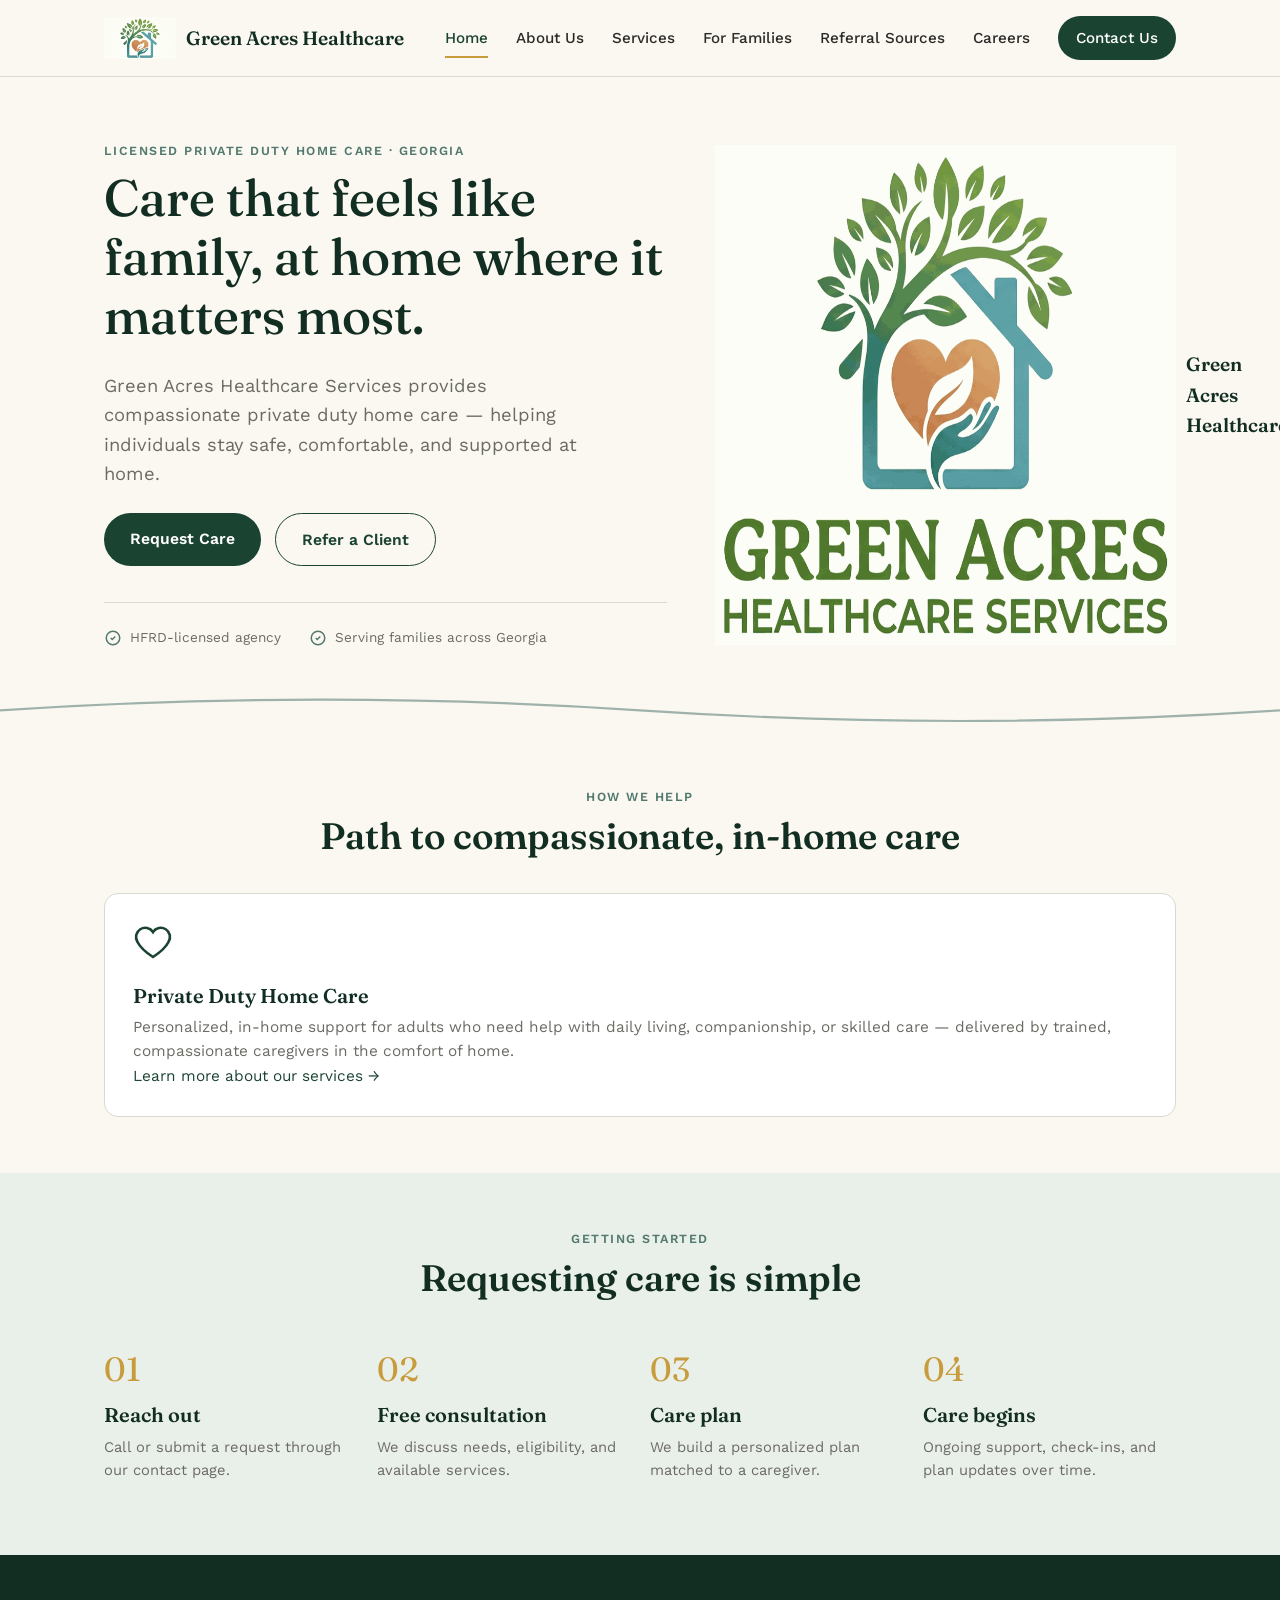
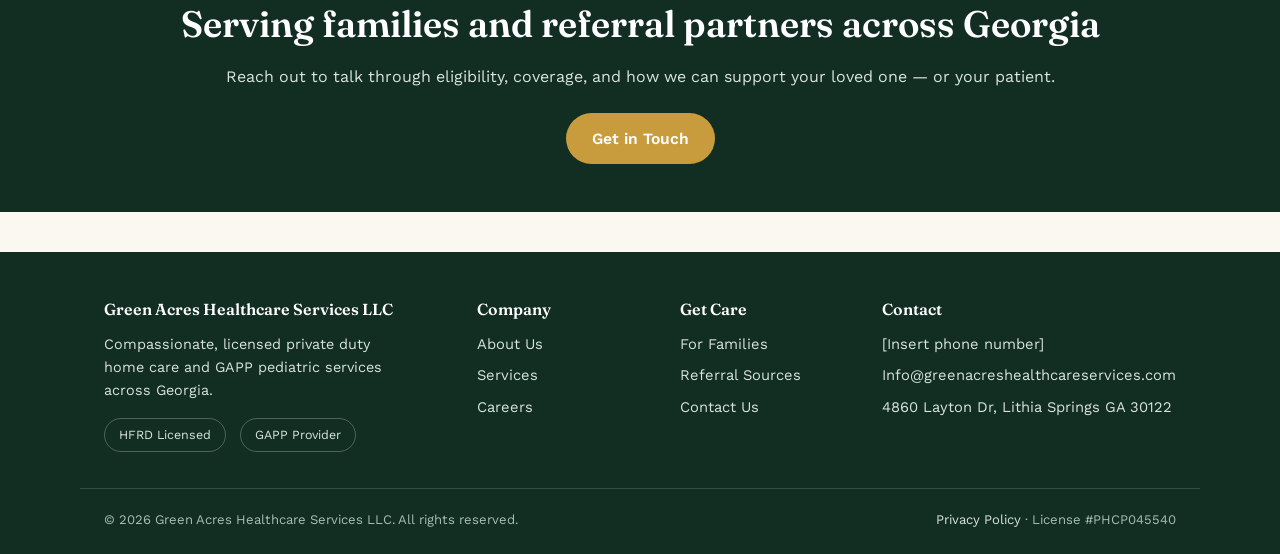
==== index.html @ 70b1207e "Update index.html" ====
<!DOCTYPE html>
<html lang="en">
<head>
<meta charset="UTF-8">
<meta name="viewport" content="width=device-width, initial-scale=1.0">
<title>Green Acres Healthcare Services LLC | Private Duty Home Care in Georgia</title>
<meta name="description" content="Green Acres Healthcare Services LLC provides compassionate private duty home care services across Georgia. HFRD-licensed home care agency.">
<link rel="preconnect" href="https://fonts.googleapis.com">
<link href="https://fonts.googleapis.com/css2?family=Fraunces:wght@400;500;600&family=Work+Sans:wght@400;500;600&display=swap" rel="stylesheet">
<link rel="stylesheet" href="assets/style.css">
<link rel="icon" type="image/png" href="assets/images/favicon-32.png">
</head>
<body>

<header class="site-header">
  <div class="container">
    <a href="index.html" class="brand">
      <img src="assets/images/logo-mark.png" alt="Green Acres Healthcare Services logo" class="mark">
      Green Acres Healthcare
    </a>
    <button class="nav-toggle" aria-label="Toggle menu" aria-expanded="false">
      <svg viewBox="0 0 24 24" fill="none" stroke="#1B4332" stroke-width="2"><path d="M3 6h18M3 12h18M3 18h18"/></svg>
    </button>
    <nav class="primary-nav">
      <a href="index.html" class="active">Home</a>
      <a href="about.html">About Us</a>
      <a href="services.html">Services</a>
      <a href="families.html">For Families</a>
      <a href="referrals.html">Referral Sources</a>
      <a href="careers.html">Careers</a>
      <a href="contact.html" class="nav-cta">Contact Us</a>
    </nav>
  </div>
</header>

<main>
  <section class="hero">
    <div class="container hero-grid">
      <div>
        <span class="eyebrow">Licensed Private Duty Home Care · Georgia</span>
        <h1>Care that feels like family, at home where it matters most.</h1>
        <p class="lede">Green Acres Healthcare Services provides compassionate private duty home care — helping individuals stay safe, comfortable, and supported at home.</p>
        <div class="btn-row">
          <a href="contact.html" class="btn btn-primary">Request Care</a>
          <a href="referrals.html" class="btn btn-ghost">Refer a Client</a>
        </div>
        <div class="trust-row">
          <span class="trust-item"><svg viewBox="0 0 24 24" fill="none" stroke="currentColor" stroke-width="2"><path d="M9 12l2 2 4-4M21 12a9 9 0 11-18 0 9 9 0 0118 0z"/></svg>HFRD-licensed agency</span>
          <span class="trust-item"><svg viewBox="0 0 24 24" fill="none" stroke="currentColor" stroke-width="2"><path d="M9 12l2 2 4-4M21 12a9 9 0 11-18 0 9 9 0 0118 0z"/></svg>Serving families across Georgia</span>
        </div>
      </div>
      <div>
        <a href="index.html" class="brand hero-brand">
          <img src="assets/images/logo-full.png" alt="Green Acres Healthcare Services logo" class="mark hero-mark">
          Green Acres Healthcare
        </a>
      </div>
    </div>
  </section>

  <style>
    /* Bigger logo in the hero section only — header logo (.mark) is untouched.
       Selector uses element+class twice so it outranks ".brand .mark" in style.css */
    a.hero-brand img.hero-mark {
      height: 500px;   /* adjust this number to taste */
      width: auto;
    }
  </style>

  <svg class="root-divider" viewBox="0 0 1200 40" preserveAspectRatio="none"><path d="M0 20 Q 300 0 600 20 T 1200 20" fill="none" stroke-width="2"/></svg>

  <section>
    <div class="container">
      <div class="section-head center">
        <span class="eyebrow">How We Help</span>
        <h2>Path to compassionate, in-home care</h2>
      </div>
      <div class="grid-1">
        <div class="card">
          <svg class="icon" viewBox="0 0 24 24" fill="none" stroke="currentColor" stroke-width="1.6"><path d="M12 21s-7-4.5-9.3-9A5.4 5.4 0 0112 6a5.4 5.4 0 019.3 6c-2.3 4.5-9.3 9-9.3 9z"/></svg>
          <h3>Private Duty Home Care</h3>
          <p>Personalized, in-home support for adults who need help with daily living, companionship, or skilled care — delivered by trained, compassionate caregivers in the comfort of home.</p>
          <p><a href="services.html">Learn more about our services →</a></p>
        </div>
        </div>
      </div>
    </div>
  </section>

  <section class="section-alt">
    <div class="container">
      <div class="section-head center">
        <span class="eyebrow">Getting Started</span>
        <h2>Requesting care is simple</h2>
      </div>
      <div class="step-row">
        <div class="step"><span class="num">01</span><h3>Reach out</h3><p style="color:var(--gray); font-size:.92rem">Call or submit a request through our contact page.</p></div>
        <div class="step"><span class="num">02</span><h3>Free consultation</h3><p style="color:var(--gray); font-size:.92rem">We discuss needs, eligibility, and available services.</p></div>
        <div class="step"><span class="num">03</span><h3>Care plan</h3><p style="color:var(--gray); font-size:.92rem">We build a personalized plan matched to a caregiver.</p></div>
        <div class="step"><span class="num">04</span><h3>Care begins</h3><p style="color:var(--gray); font-size:.92rem">Ongoing support, check-ins, and plan updates over time.</p></div>
      </div>
    </div>
  </section>

  <section class="stripe">
    <div class="container">
      <h2>Serving families and referral partners across Georgia</h2>
      <p>Reach out to talk through eligibility, coverage, and how we can support your loved one — or your patient.</p>
      <div class="btn-row" style="justify-content:center">
        <a href="contact.html" class="btn btn-primary" style="background:var(--gold)">Get in Touch</a>
      </div>
    </div>
  </section>
</main>

<footer class="site-footer">
  <div class="container footer-grid">
    <div>
      <h4>Green Acres Healthcare Services LLC</h4>
      <p style="color:#D9E4DD; font-size:.9rem; max-width:32ch;">Compassionate, licensed private duty home care and GAPP pediatric services across Georgia.</p>
      <div class="badge-row">
        <span class="badge">HFRD Licensed</span>
        <span class="badge">GAPP Provider</span>
      </div>
    </div>
    <div>
      <h4>Company</h4>
      <ul>
        <li><a href="about.html">About Us</a></li>
        <li><a href="services.html">Services</a></li>
        <li><a href="careers.html">Careers</a></li>
      </ul>
    </div>
    <div>
      <h4>Get Care</h4>
      <ul>
        <li><a href="families.html">For Families</a></li>
        <li><a href="referrals.html">Referral Sources</a></li>
        <li><a href="contact.html">Contact Us</a></li>
      </ul>
    </div>
    <div>
      <h4>Contact</h4>
      <ul>
        <li>[Insert phone number]</li>
        <li>Info@greenacreshealthcareservices.com</li>
        <li>4860 Layton Dr, Lithia Springs GA 30122</li>
      </ul>
    </div>
  </div>
  <div class="container footer-bottom">
    <span>© 2026 Green Acres Healthcare Services LLC. All rights reserved.</span>
    <span><a href="privacy.html">Privacy Policy</a> · License #PHCP045540</span>
  </div>
</footer>

<script src="assets/script.js"></script>
</body>
</html>
---- assets/style.css ----
/* ===========================================================
   Green Acres Healthcare Services — shared stylesheet
   Palette:  forest #1B4332  moss #52796F  gold #C89B3C
             cream #FBF8F2  sage-pale #E9EFE9  charcoal #2B2B28
   Type:     Fraunces (display) / Work Sans (body)
   Signature: rooted divider (SVG root/branch motif) between sections
   =========================================================== */

:root{
  --forest:#1B4332;
  --forest-deep:#122E22;
  --moss:#52796F;
  --gold:#C89B3C;
  --cream:#FBF8F2;
  --sage-pale:#E9EFE9;
  --charcoal:#2B2B28;
  --gray:#6B6B64;
  --line:#DAD9CE;
  --radius:14px;
  --maxw:1120px;
}

*{box-sizing:border-box}
html{scroll-behavior:smooth}
body{
  margin:0;
  font-family:'Work Sans', -apple-system, BlinkMacSystemFont, sans-serif;
  color:var(--charcoal);
  background:var(--cream);
  line-height:1.6;
  -webkit-font-smoothing:antialiased;
}
h1,h2,h3,h4{
  font-family:'Fraunces', Georgia, serif;
  font-weight:600;
  color:var(--forest-deep);
  line-height:1.15;
  margin:0 0 .5em;
}
h1{font-size:clamp(2.1rem,4vw,3.4rem); font-weight:500}
h2{font-size:clamp(1.6rem,3vw,2.3rem)}
h3{font-size:1.25rem}
p{margin:0 0 1.1em; color:var(--charcoal)}
a{color:var(--forest); text-decoration:none}
a:hover{color:var(--gold)}
a:focus-visible, button:focus-visible{outline:3px solid var(--gold); outline-offset:2px}
img{max-width:100%; display:block}
.container{max-width:var(--maxw); margin:0 auto; padding:0 24px}
.eyebrow{
  text-transform:uppercase; letter-spacing:.12em; font-size:.78rem;
  color:var(--moss); font-weight:600; margin-bottom:.6em; display:block;
}

/* ---------- Header ---------- */
.site-header{
  position:sticky; top:0; z-index:50;
  background:var(--cream);
  border-bottom:1px solid var(--line);
}
.site-header .container{
  display:flex; align-items:center; justify-content:space-between;
  padding-top:16px; padding-bottom:16px;
}
.brand{display:flex; align-items:center; gap:10px; font-family:'Fraunces',serif; font-size:1.2rem; font-weight:600; color:var(--forest-deep)}
.brand .mark{height:42px; width:auto}
nav.primary-nav{display:flex; align-items:center; gap:28px}
nav.primary-nav a{
  font-size:.95rem; font-weight:500; color:var(--charcoal); position:relative;
}
nav.primary-nav a.active, nav.primary-nav a:hover{color:var(--forest)}
nav.primary-nav a.active::after{
  content:""; position:absolute; left:0; right:0; bottom:-8px; height:2px; background:var(--gold);
}
.nav-cta{
  background:var(--forest); color:#fff !important; padding:10px 18px; border-radius:999px;
  font-weight:600;
}
.nav-cta:hover{background:var(--forest-deep); color:#fff !important}
.nav-toggle{display:none; background:none; border:none; cursor:pointer}
.nav-toggle svg{width:28px; height:28px}

@media (max-width:820px){
  nav.primary-nav{
    position:fixed; inset:64px 0 0 0; background:var(--cream);
    flex-direction:column; align-items:flex-start; padding:28px 24px;
    gap:20px; transform:translateY(-110%); transition:transform .28s ease;
    border-top:1px solid var(--line);
  }
  nav.primary-nav.open{transform:translateY(0)}
  .nav-toggle{display:block}
}

/* ---------- Hero ---------- */
.hero{padding:64px 0 40px}
.hero-grid{display:grid; grid-template-columns:1.1fr .9fr; gap:48px; align-items:center}
@media (max-width:900px){.hero-grid{grid-template-columns:1fr}}
.hero .lede{font-size:1.15rem; color:var(--gray); max-width:46ch}
.btn-row{display:flex; gap:14px; flex-wrap:wrap; margin-top:24px}
.btn{
  display:inline-block; padding:13px 26px; border-radius:999px; font-weight:600;
  font-size:.98rem; transition:transform .15s ease, box-shadow .15s ease;
}
.btn-primary{background:var(--forest); color:#fff}
.btn-primary:hover{background:var(--forest-deep); color:#fff; transform:translateY(-1px)}
.btn-ghost{background:transparent; color:var(--forest); border:1.5px solid var(--forest)}
.btn-ghost:hover{background:var(--sage-pale); color:var(--forest)}

.trust-row{
  display:flex; gap:28px; flex-wrap:wrap; margin-top:36px; padding-top:24px; border-top:1px solid var(--line);
}
.trust-item{font-size:.85rem; color:var(--gray); display:flex; align-items:center; gap:8px}
.trust-item svg{width:18px; height:18px; color:var(--moss); flex:none}

/* ---------- root divider signature ---------- */
.root-divider{width:100%; height:auto; display:block; margin:0}
.root-divider path{stroke:var(--moss); opacity:.55}

/* ---------- Sections ---------- */
section{padding:56px 0}
.section-alt{background:var(--sage-pale)}
.section-head{max-width:640px; margin:0 auto 36px}
.section-head.center{text-align:center; margin-left:auto; margin-right:auto}

.grid-3{display:grid; grid-template-columns:repeat(3,1fr); gap:24px}
.grid-2{display:grid; grid-template-columns:repeat(2,1fr); gap:24px}
@media (max-width:820px){.grid-3, .grid-2{grid-template-columns:1fr}}

.card{
  background:#fff; border:1px solid var(--line); border-radius:var(--radius);
  padding:28px; height:100%;
}
.card .icon{width:40px; height:40px; color:var(--forest); margin-bottom:14px}
.card h3{margin-bottom:.4em}
.card p{color:var(--gray); font-size:.96rem; margin-bottom:0}

.stripe{
  background:var(--forest-deep); color:#fff; padding:48px 0; text-align:center;
}
.stripe h2{color:#fff}
.stripe p{color:#D9E4DD}

.list-check{list-style:none; padding:0; margin:0}
.list-check li{
  position:relative; padding-left:30px; margin-bottom:12px; color:var(--charcoal);
}
.list-check li::before{
  content:""; position:absolute; left:0; top:6px; width:16px; height:16px;
  background:var(--gold); border-radius:50%;
}

.step-row{display:grid; grid-template-columns:repeat(4,1fr); gap:20px; counter-reset:step}
@media (max-width:820px){.step-row{grid-template-columns:1fr 1fr}}
@media (max-width:520px){.step-row{grid-template-columns:1fr}}
.step{position:relative; padding-top:8px}
.step .num{
  font-family:'Fraunces',serif; font-size:2.1rem; color:var(--gold); display:block; margin-bottom:6px;
}

.faq details{
  border-bottom:1px solid var(--line); padding:18px 0;
}
.faq summary{
  cursor:pointer; font-weight:600; font-family:'Fraunces',serif; font-size:1.05rem; color:var(--forest-deep);
  list-style:none; display:flex; justify-content:space-between; align-items:center;
}
.faq summary::-webkit-details-marker{display:none}
.faq summary::after{content:"+"; font-size:1.4rem; color:var(--gold)}
.faq details[open] summary::after{content:"–"}
.faq p{margin-top:12px; color:var(--gray)}

table.info-table{width:100%; border-collapse:collapse; margin:20px 0}
table.info-table th, table.info-table td{
  text-align:left; padding:12px 14px; border-bottom:1px solid var(--line); font-size:.95rem;
}
table.info-table th{color:var(--gray); font-weight:500; width:38%}

form.contact-form{display:grid; gap:16px; max-width:560px}
form.contact-form label{font-size:.88rem; font-weight:600; color:var(--forest-deep); display:block; margin-bottom:6px}
form.contact-form input, form.contact-form select, form.contact-form textarea{
  width:100%; padding:12px 14px; border:1px solid var(--line); border-radius:8px;
  font-family:inherit; font-size:.96rem; background:#fff;
}
form.contact-form textarea{min-height:120px; resize:vertical}
.form-note{font-size:.82rem; color:var(--gray)}

/* ---------- Footer ---------- */
footer.site-footer{background:var(--forest-deep); color:#D9E4DD; padding:48px 0 24px; margin-top:40px}
.footer-grid{display:grid; grid-template-columns:2fr 1fr 1fr 1fr; gap:32px}
@media (max-width:820px){.footer-grid{grid-template-columns:1fr 1fr}}
footer h4{color:#fff; font-family:'Fraunces',serif; font-size:1rem; margin-bottom:14px}
footer a{color:#D9E4DD}
footer a:hover{color:var(--gold)}
footer ul{list-style:none; padding:0; margin:0}
footer li{margin-bottom:8px; font-size:.92rem}
.footer-bottom{
  border-top:1px solid rgba(255,255,255,.15); margin-top:36px; padding-top:20px;
  display:flex; justify-content:space-between; flex-wrap:wrap; gap:10px; font-size:.82rem; color:#A9BDB3;
}

.badge-row{display:flex; gap:14px; flex-wrap:wrap; margin-top:10px}
.badge{
  border:1px solid rgba(255,255,255,.25); border-radius:999px; padding:6px 14px; font-size:.78rem;
}

.pagehero{padding:44px 0 8px}
.pagehero .eyebrow{color:var(--gold)}

.two-col{display:grid; grid-template-columns:1fr 1fr; gap:40px; align-items:start}
@media (max-width:820px){.two-col{grid-template-columns:1fr}}

.placeholder-note{
  background:#FFF7E6; border:1px dashed var(--gold); border-radius:10px; padding:14px 18px;
  font-size:.85rem; color:#6B4F17; margin:18px 0;
}
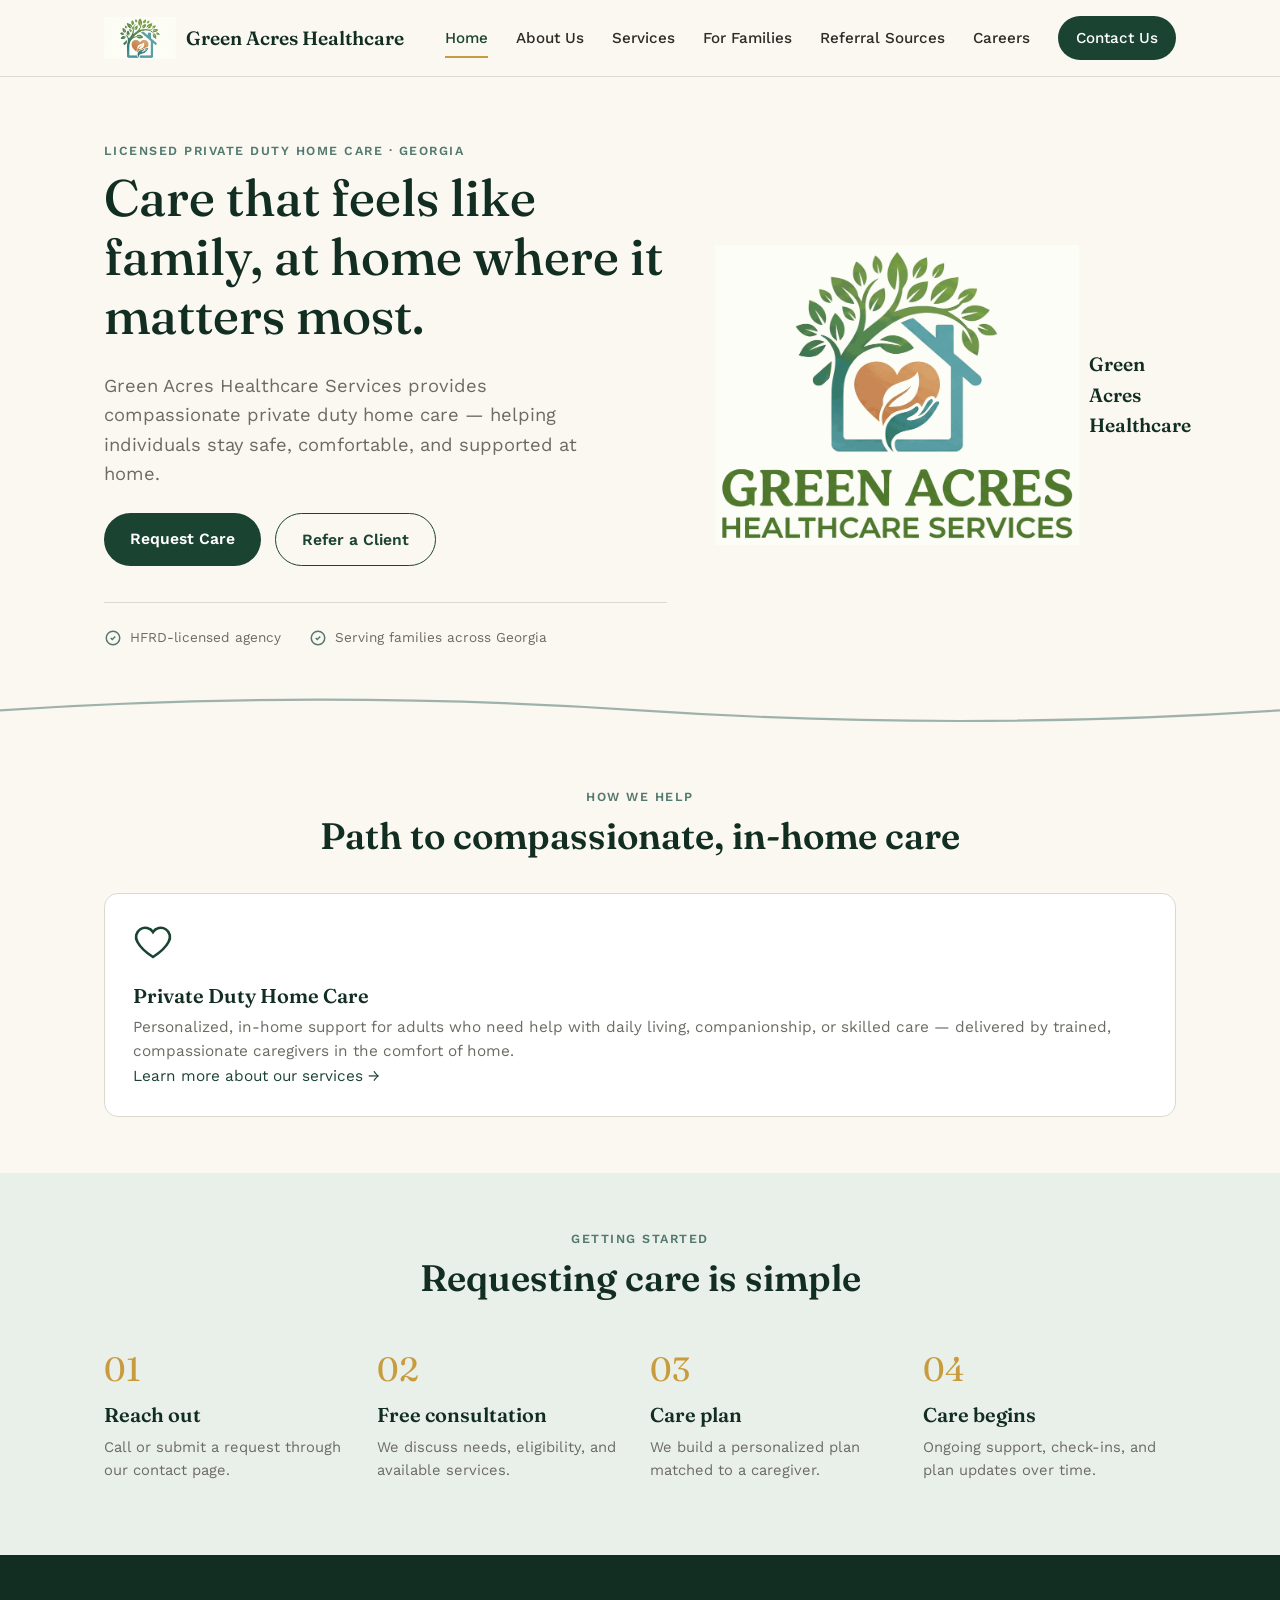
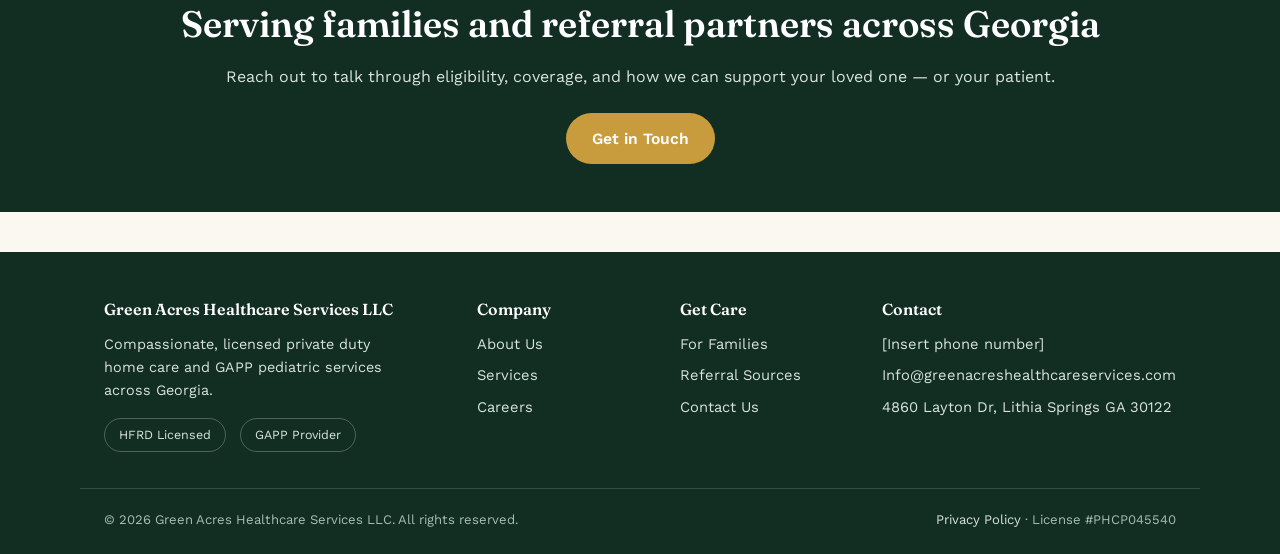
==== commit b095f358: "Update index.html" ====
--- a/index.html
+++ b/index.html
@@ -62,7 +62,7 @@
     /* Bigger logo in the hero section only — header logo (.mark) is untouched.
        Selector uses element+class twice so it outranks ".brand .mark" in style.css */
     a.hero-brand img.hero-mark {
-      height: 500px;   /* adjust this number to taste */
+      height: 300px;   /* adjust this number to taste */
       width: auto;
     }
   </style>
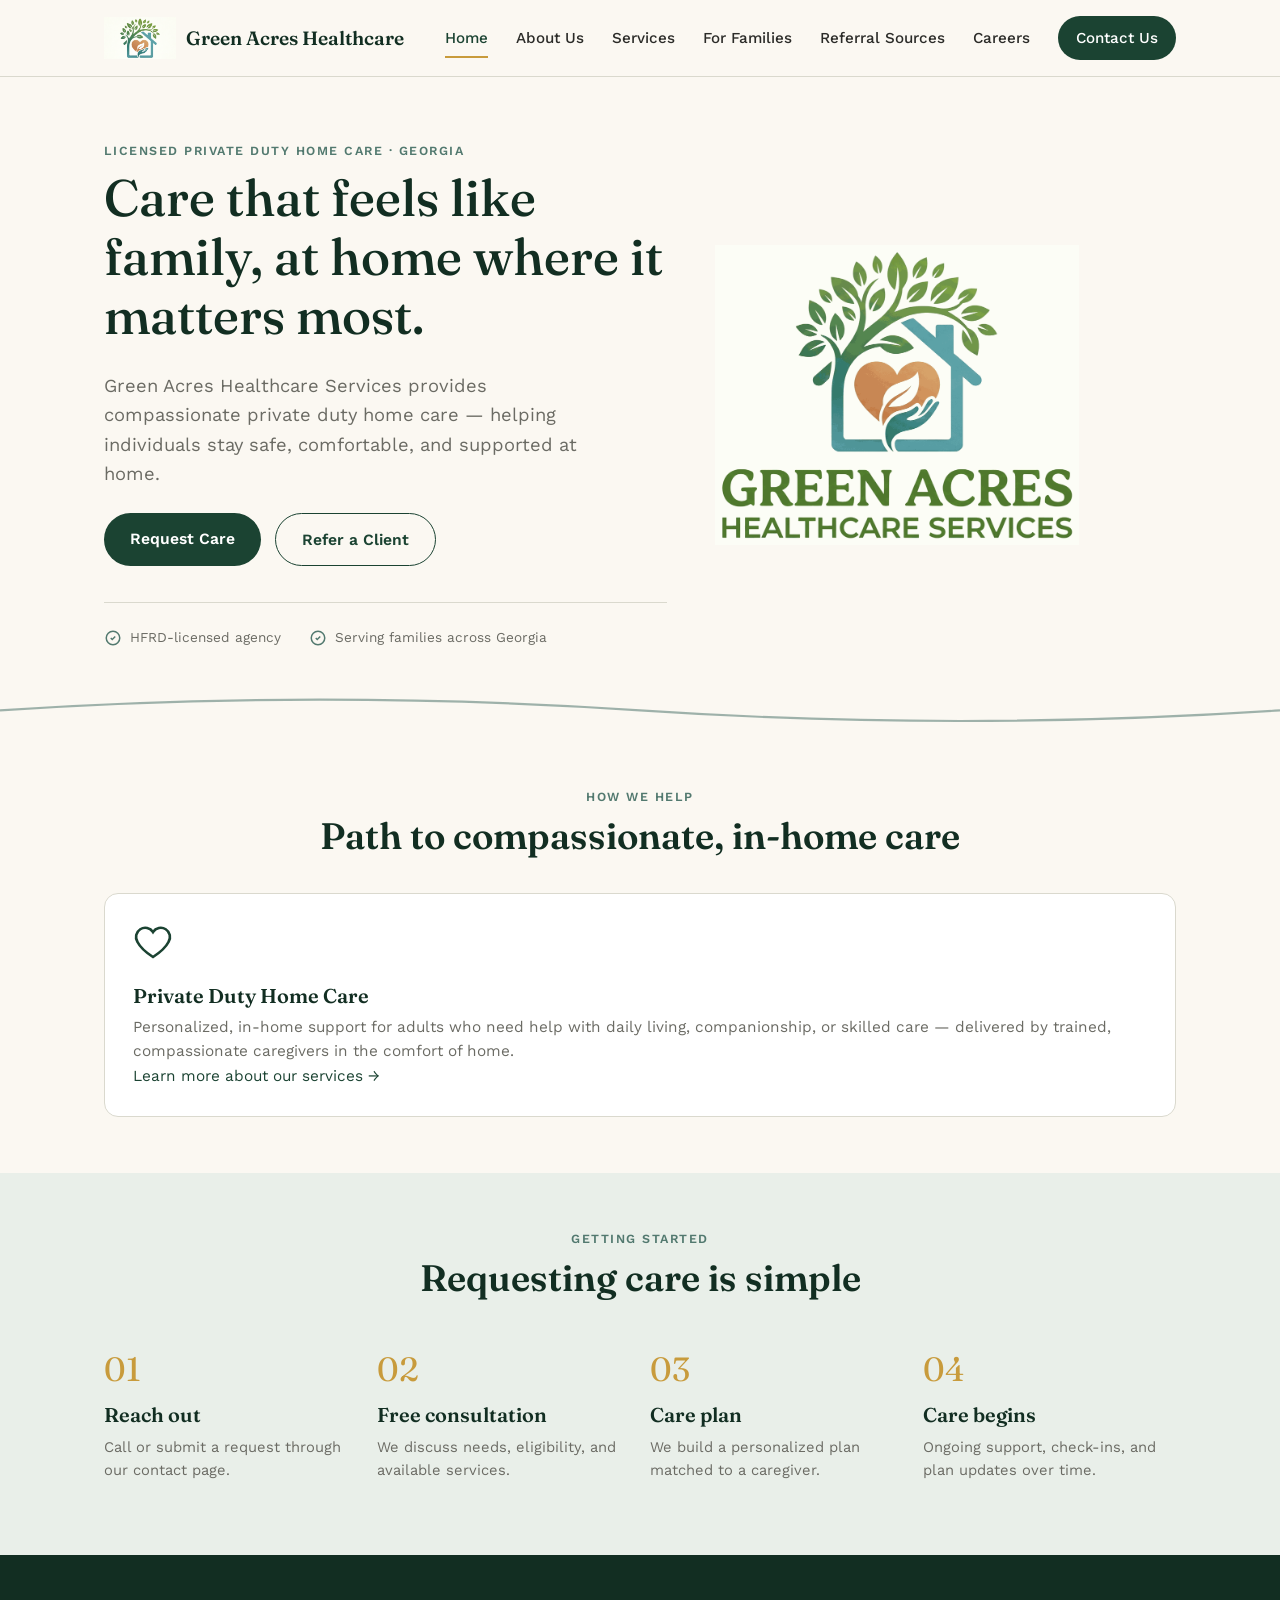
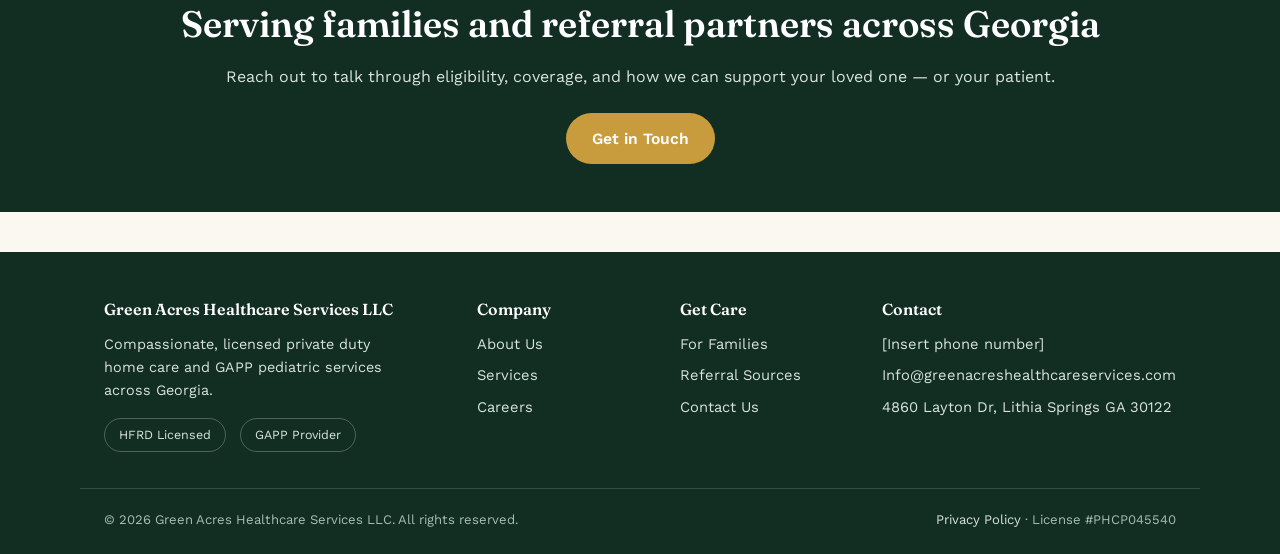
==== commit 1c11ac52: "Update index.html" ====
--- a/index.html
+++ b/index.html
@@ -52,7 +52,6 @@
       <div>
         <a href="index.html" class="brand hero-brand">
           <img src="assets/images/logo-full.png" alt="Green Acres Healthcare Services logo" class="mark hero-mark">
-          Green Acres Healthcare
         </a>
       </div>
     </div>
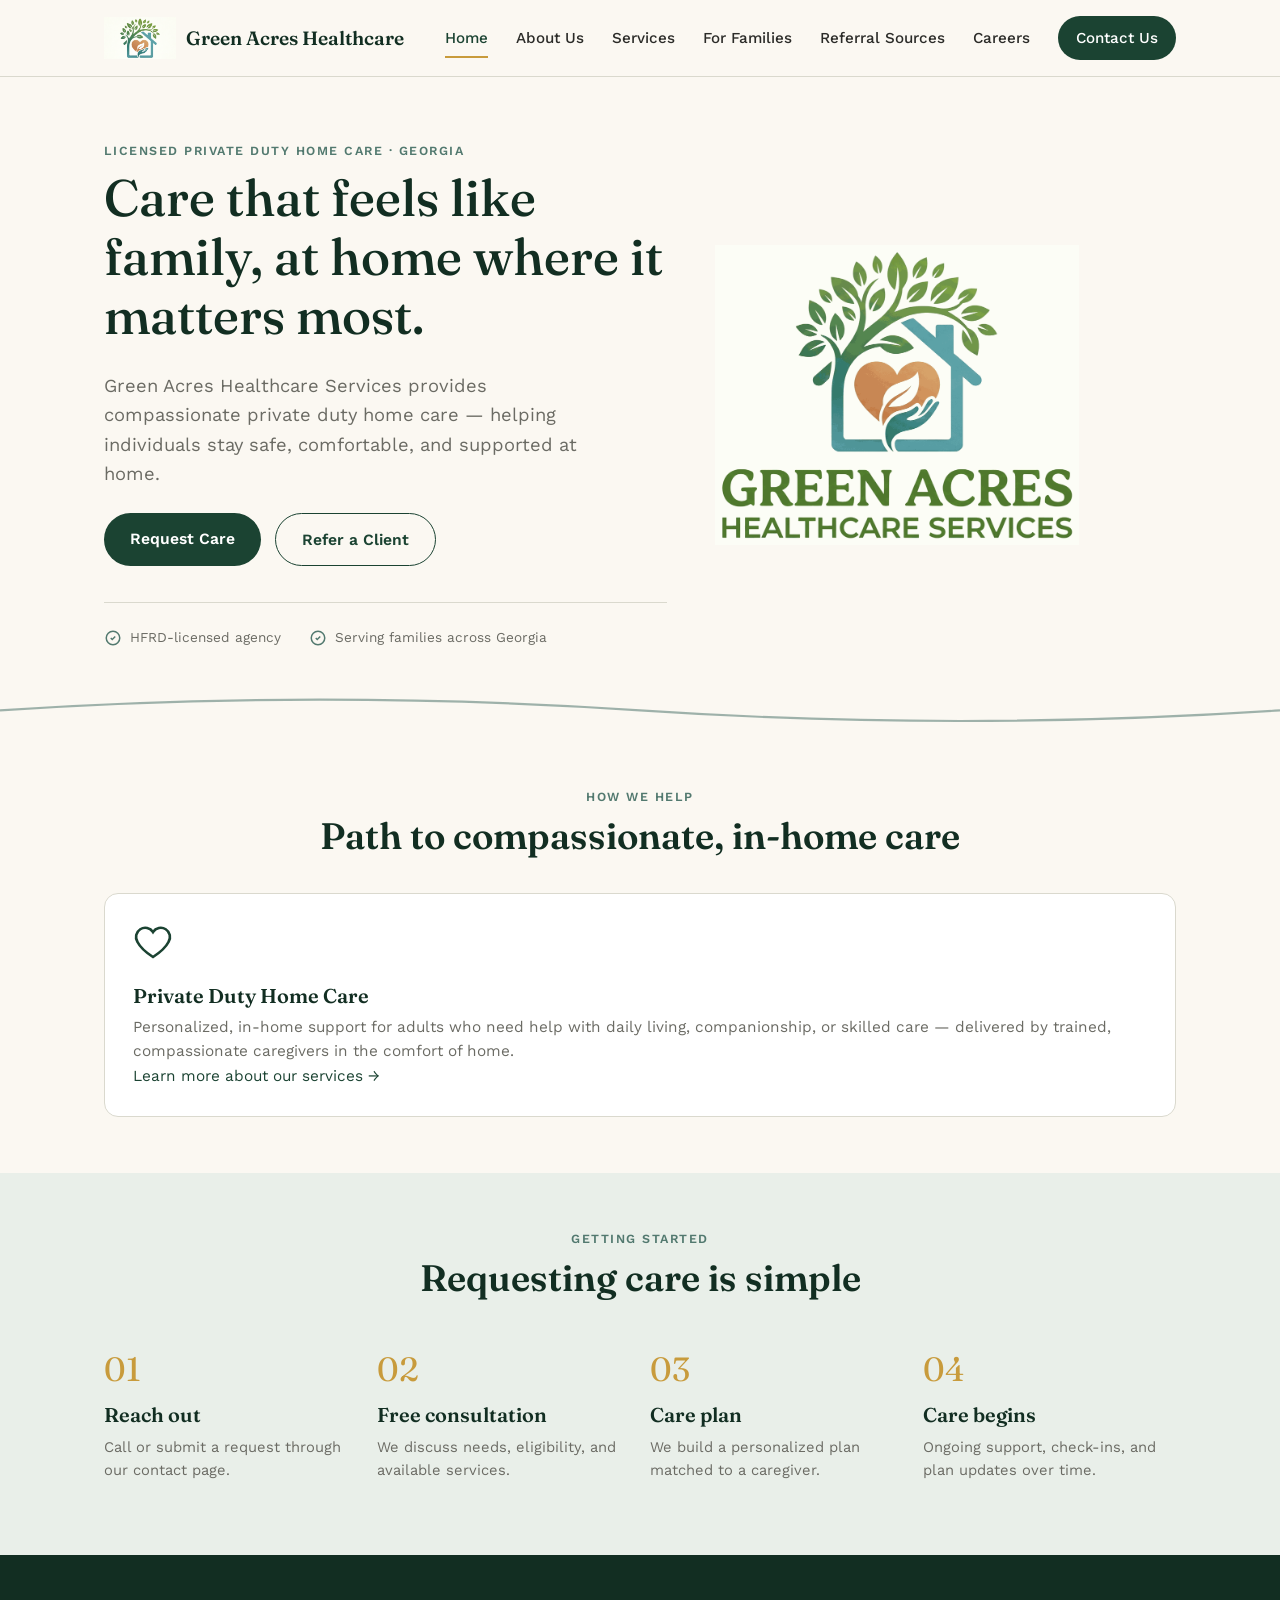
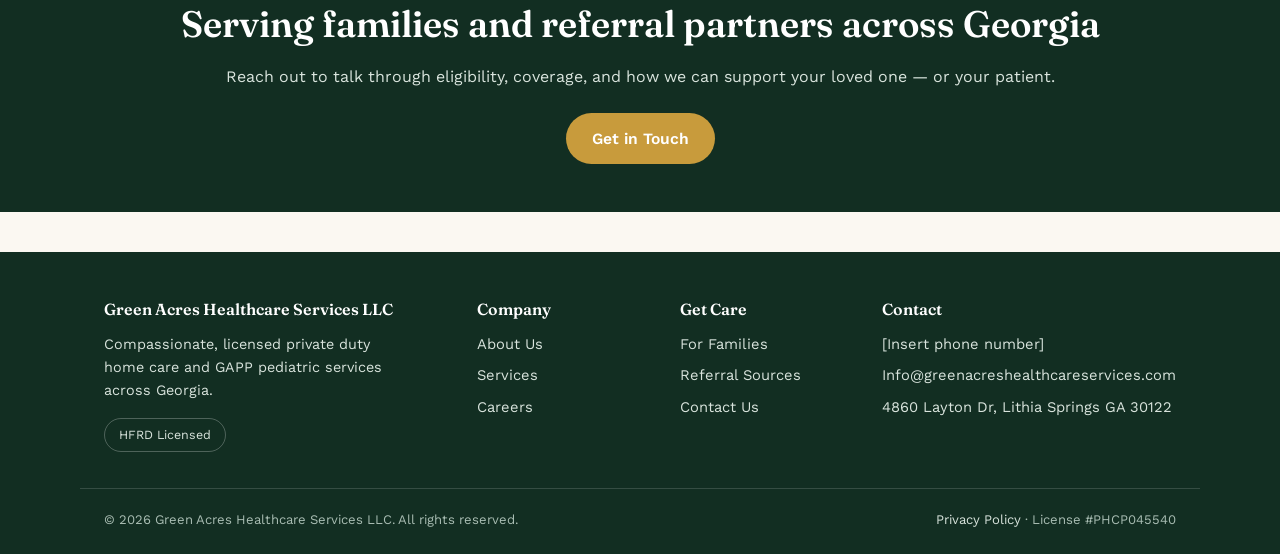
==== commit fecfafff: "Update index.html" ====
--- a/index.html
+++ b/index.html
@@ -119,7 +119,6 @@
       <p style="color:#D9E4DD; font-size:.9rem; max-width:32ch;">Compassionate, licensed private duty home care and GAPP pediatric services across Georgia.</p>
       <div class="badge-row">
         <span class="badge">HFRD Licensed</span>
-        <span class="badge">GAPP Provider</span>
       </div>
     </div>
     <div>
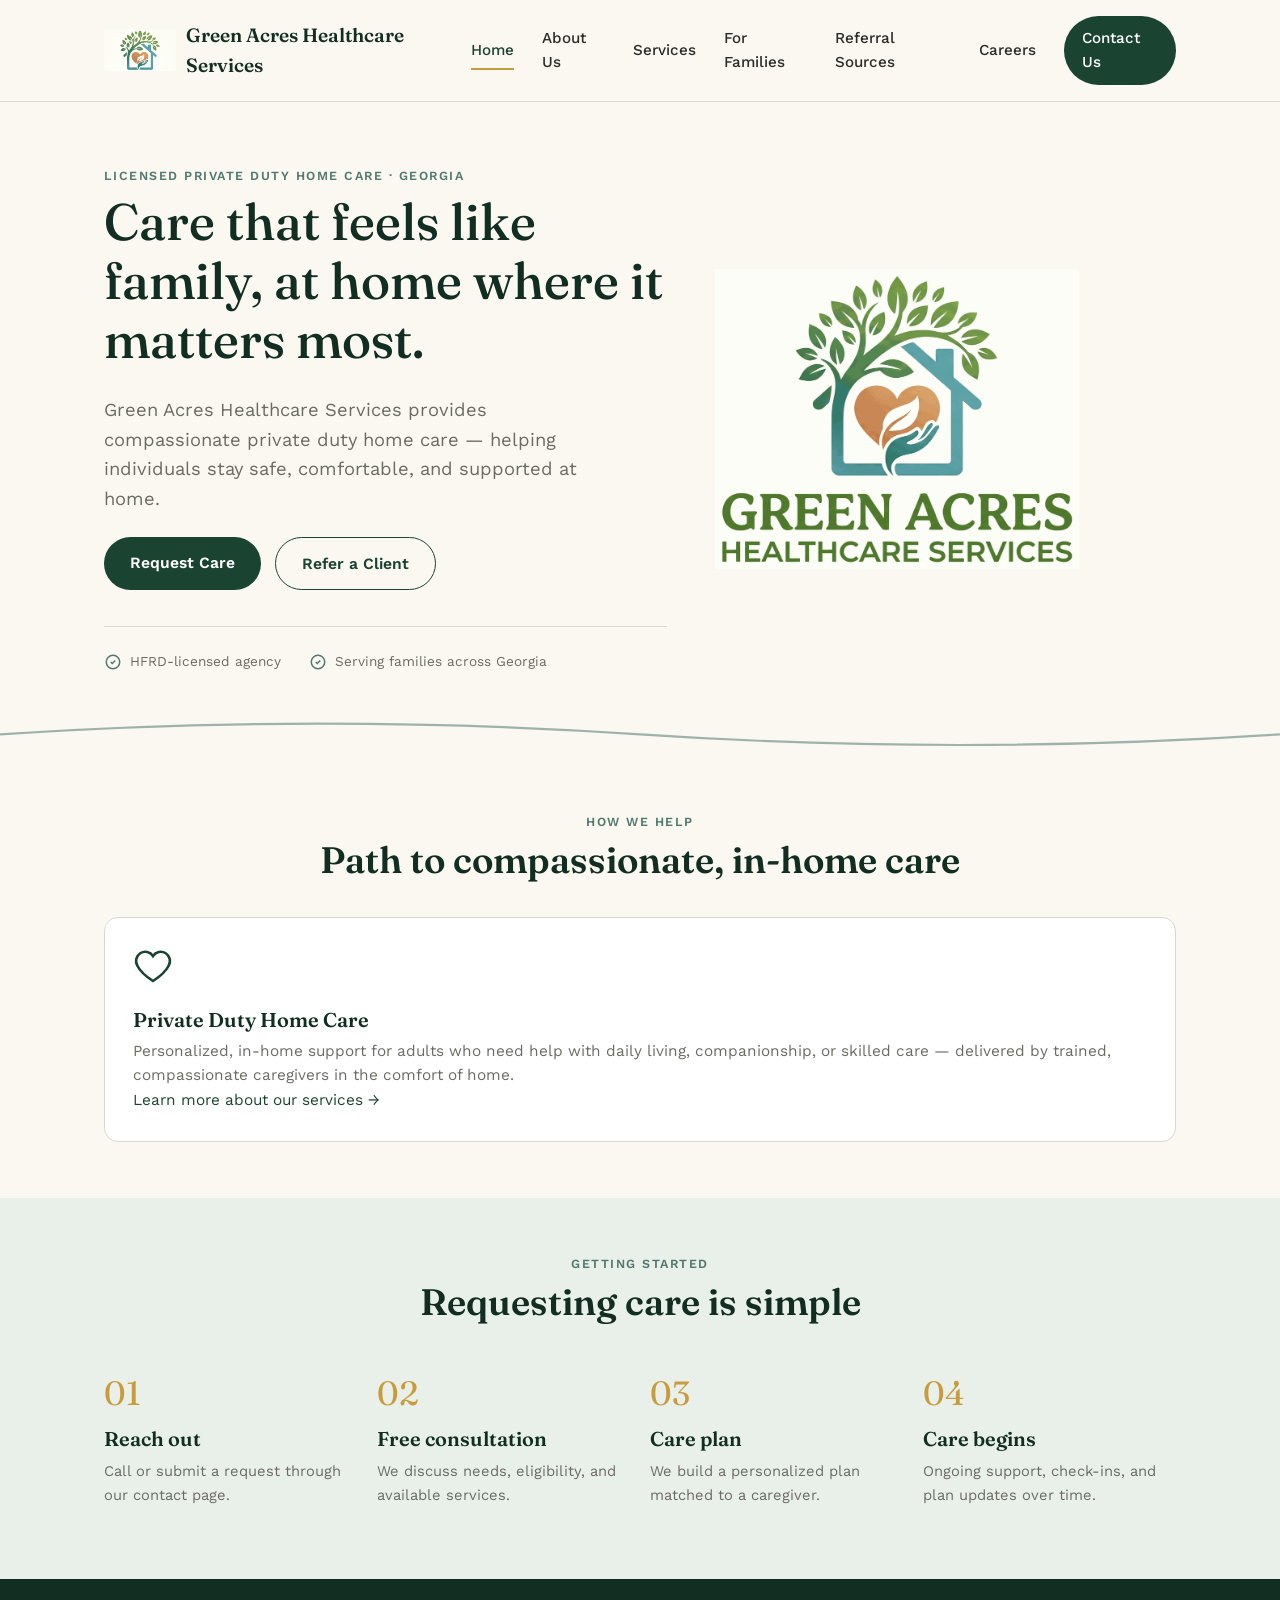
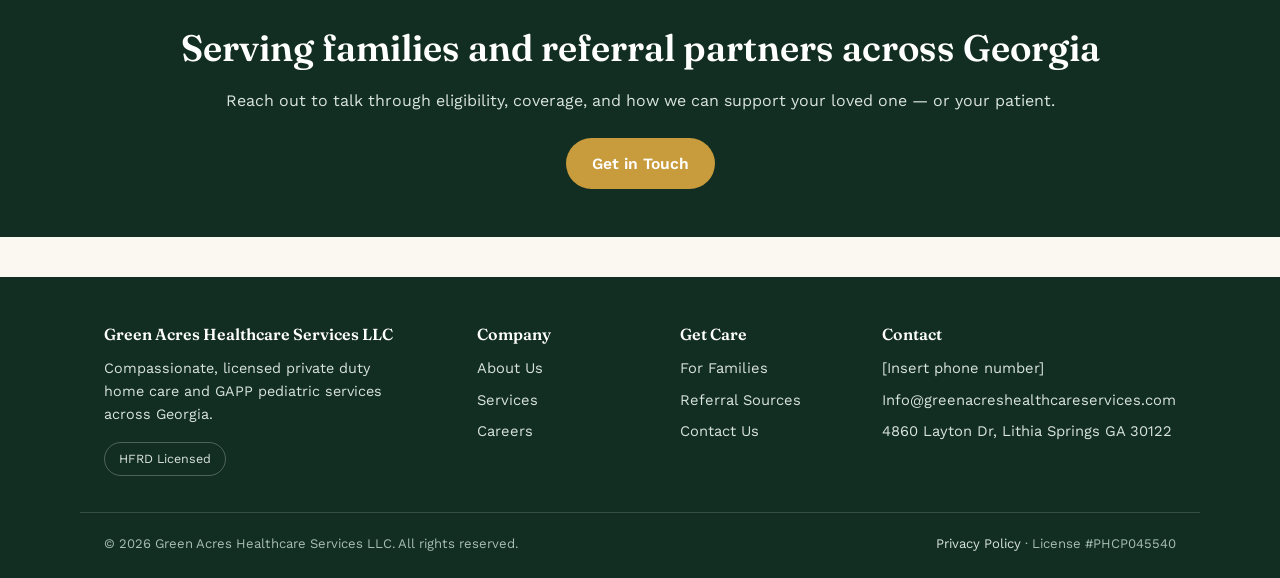
==== commit 686eac72: "Update index.html" ====
--- a/index.html
+++ b/index.html
@@ -16,7 +16,7 @@
   <div class="container">
     <a href="index.html" class="brand">
       <img src="assets/images/logo-mark.png" alt="Green Acres Healthcare Services logo" class="mark">
-      Green Acres Healthcare
+      Green Acres Healthcare Services
     </a>
     <button class="nav-toggle" aria-label="Toggle menu" aria-expanded="false">
       <svg viewBox="0 0 24 24" fill="none" stroke="#1B4332" stroke-width="2"><path d="M3 6h18M3 12h18M3 18h18"/></svg>
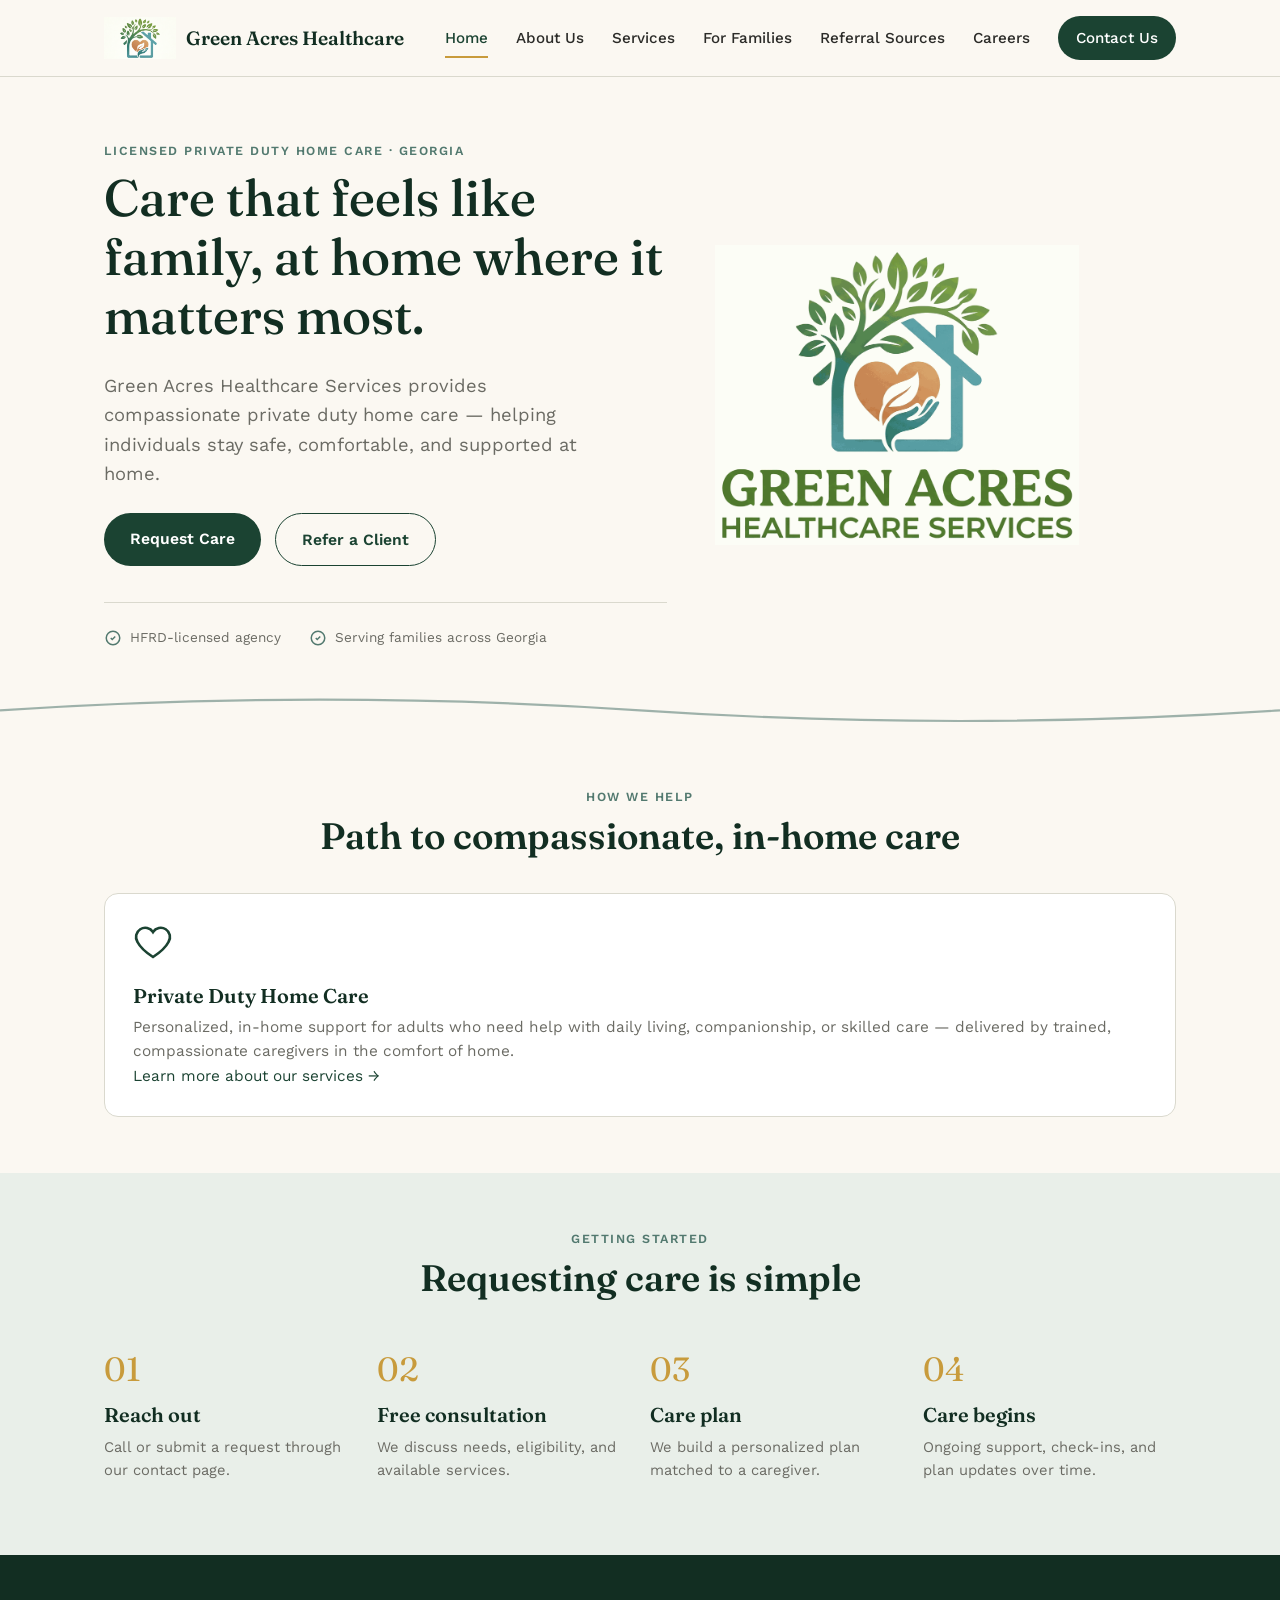
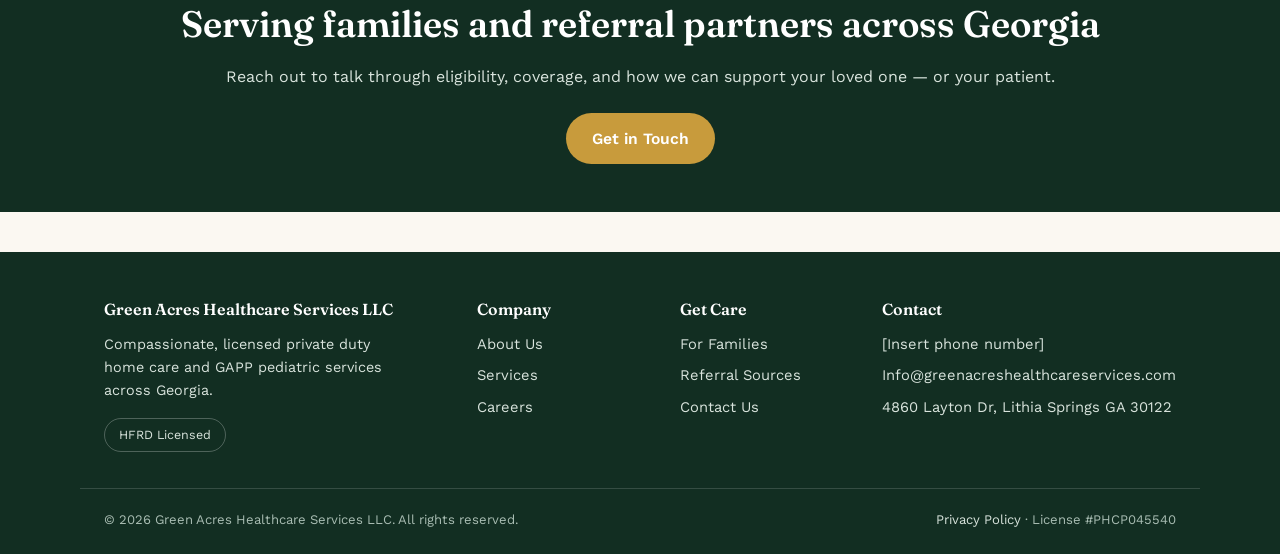
==== commit 0a09e6f3: "Update index.html" ====
--- a/index.html
+++ b/index.html
@@ -16,7 +16,7 @@
   <div class="container">
     <a href="index.html" class="brand">
       <img src="assets/images/logo-mark.png" alt="Green Acres Healthcare Services logo" class="mark">
-      Green Acres Healthcare Services
+      Green Acres Healthcare
     </a>
     <button class="nav-toggle" aria-label="Toggle menu" aria-expanded="false">
       <svg viewBox="0 0 24 24" fill="none" stroke="#1B4332" stroke-width="2"><path d="M3 6h18M3 12h18M3 18h18"/></svg>
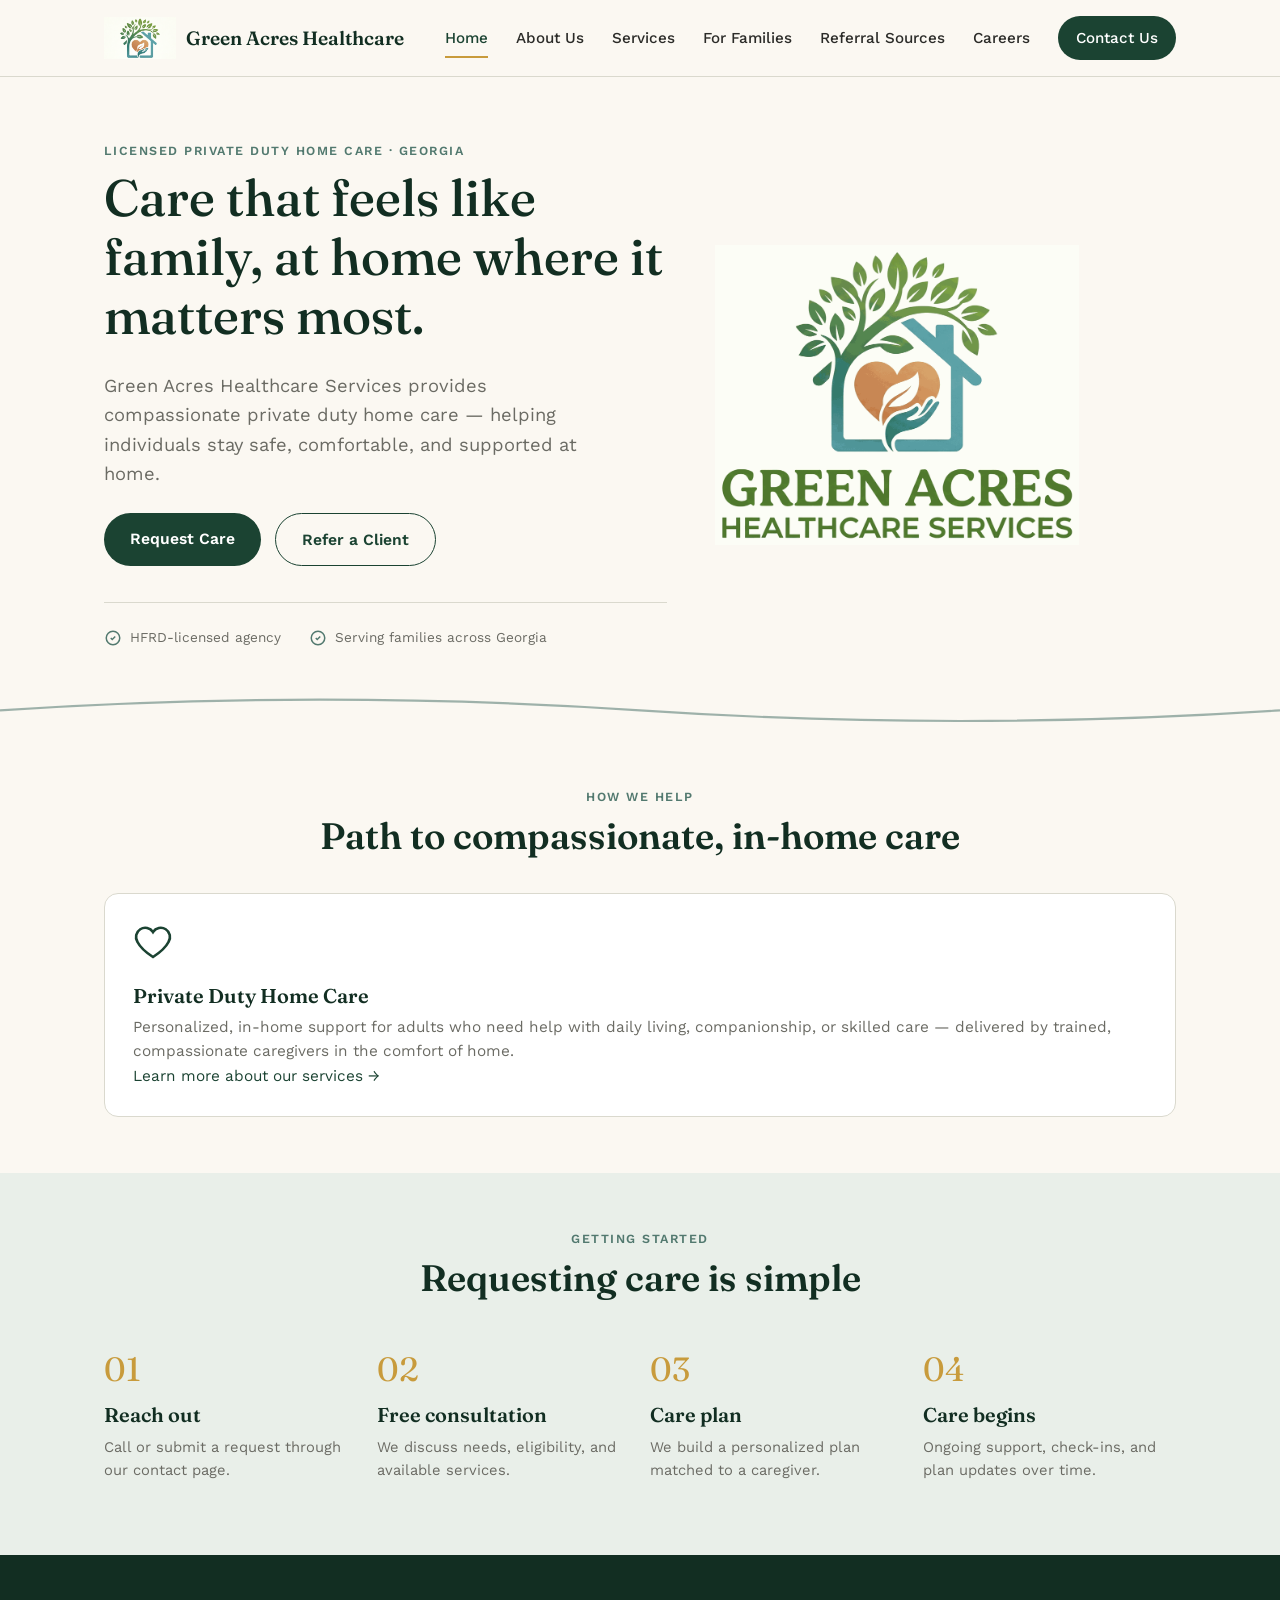
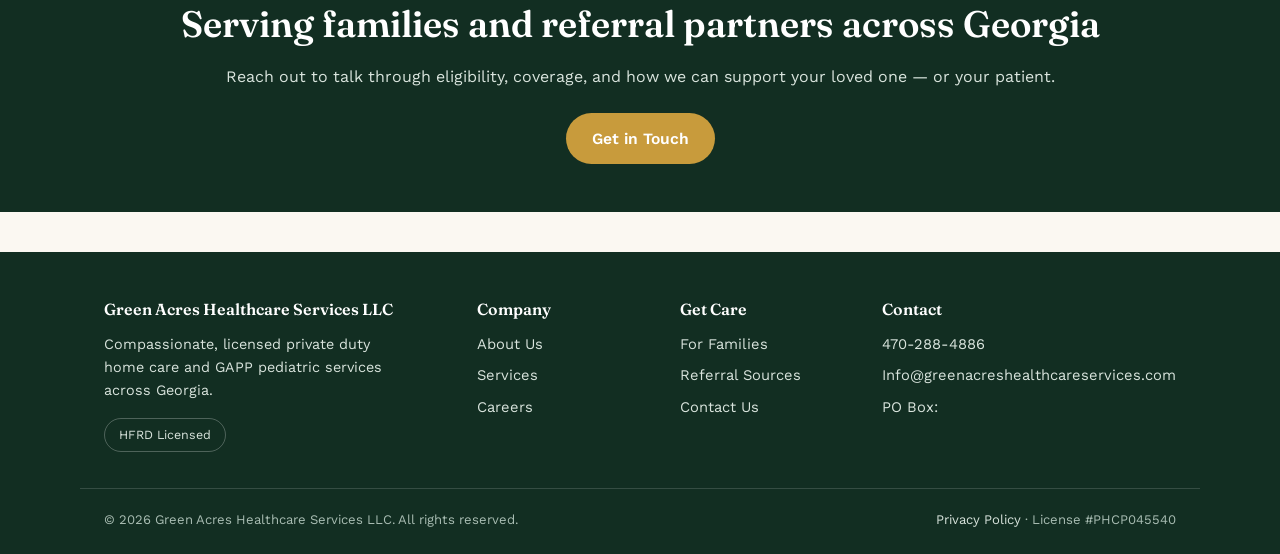
==== commit 581fa84b: "Update index.html" ====
--- a/index.html
+++ b/index.html
@@ -140,9 +140,9 @@
     <div>
       <h4>Contact</h4>
       <ul>
-        <li>[Insert phone number]</li>
+        <li>470-288-4886</li>
         <li>Info@greenacreshealthcareservices.com</li>
-        <li>4860 Layton Dr, Lithia Springs GA 30122</li>
+        <li>PO Box:</li>
       </ul>
     </div>
   </div>
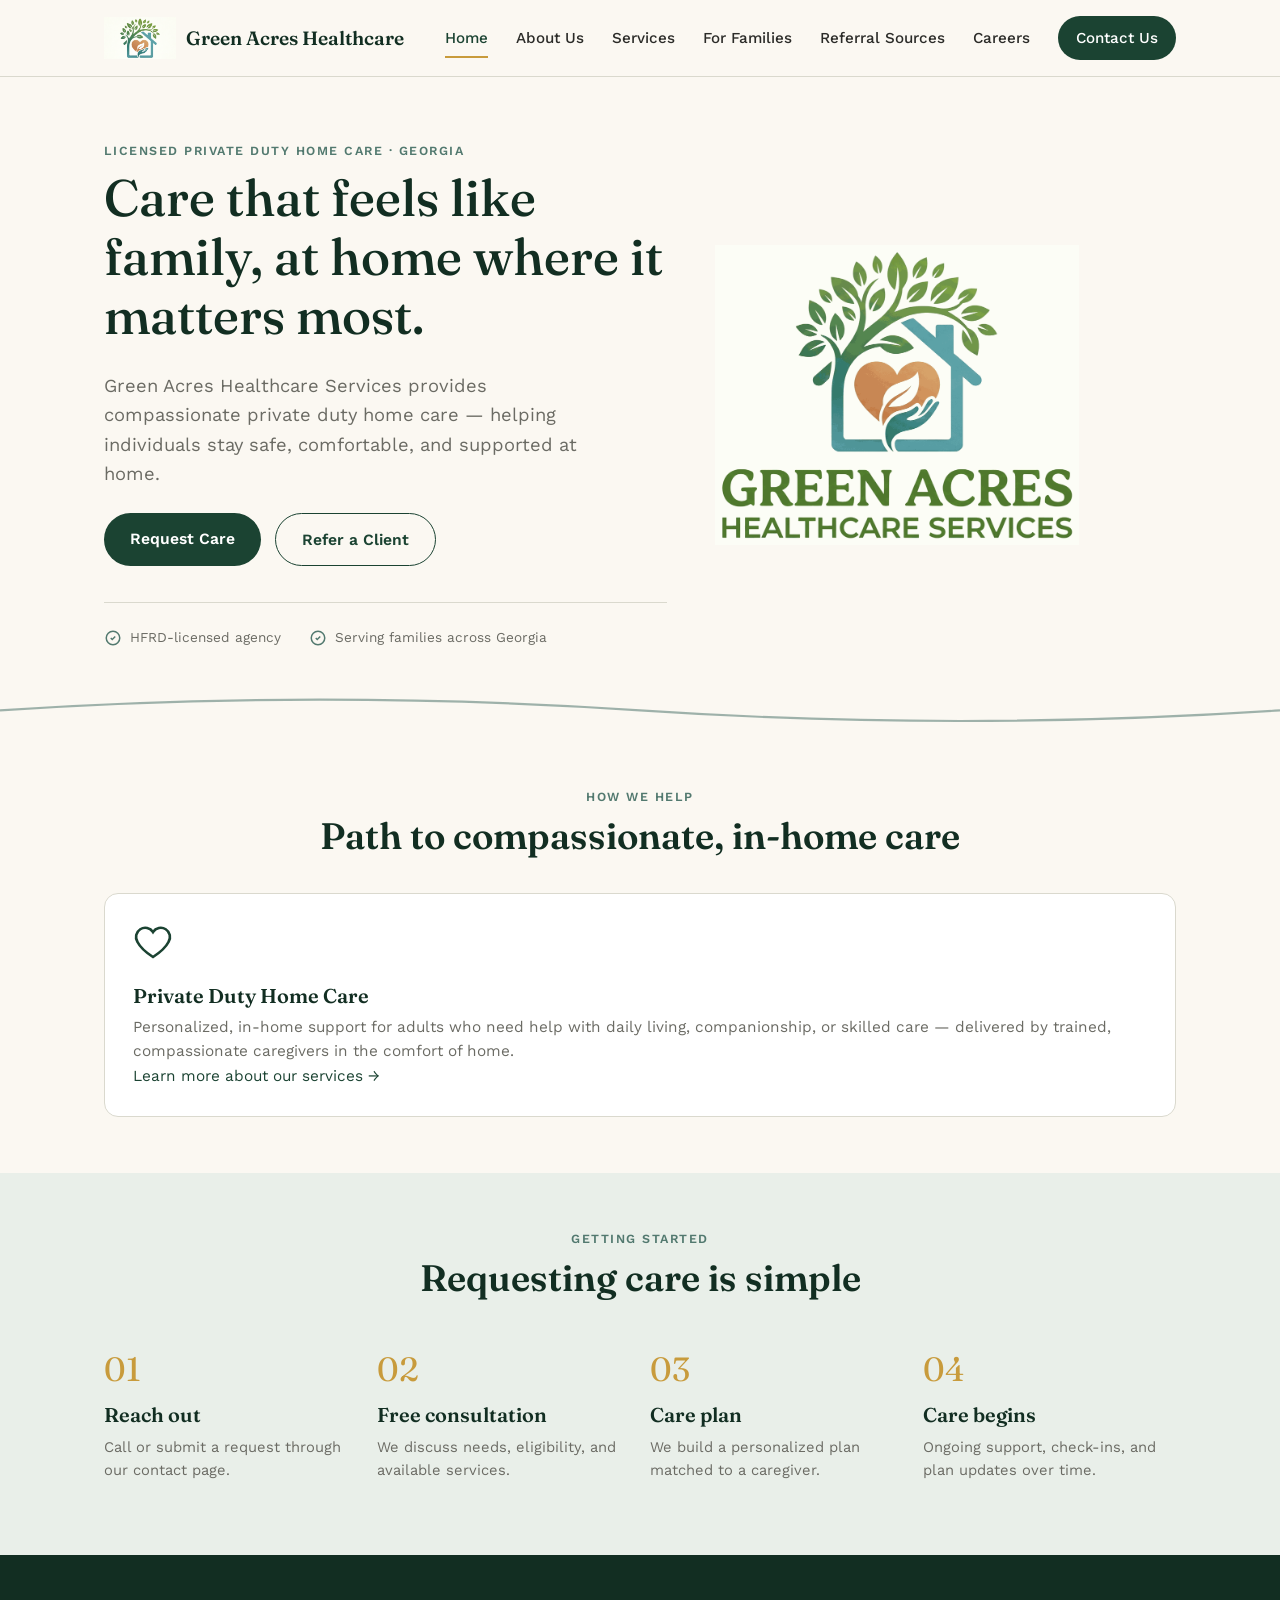
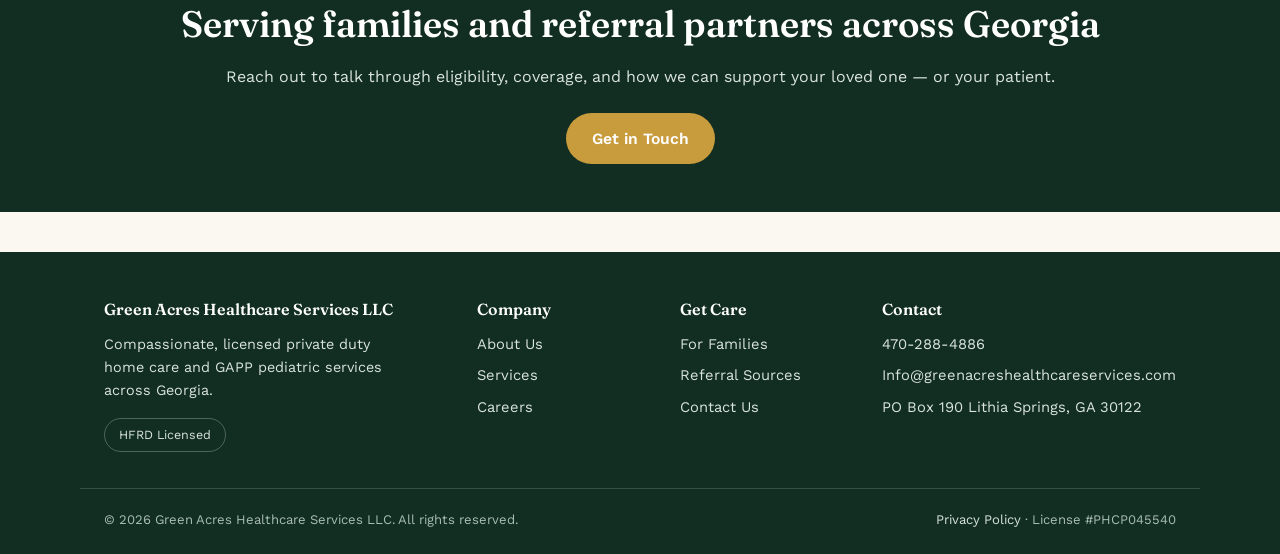
==== commit 5d4cfb3e: "Update index.html" ====
--- a/index.html
+++ b/index.html
@@ -142,7 +142,7 @@
       <ul>
         <li>470-288-4886</li>
         <li>Info@greenacreshealthcareservices.com</li>
-        <li>PO Box:</li>
+        <li>PO Box 190 Lithia Springs, GA 30122</li>
       </ul>
     </div>
   </div>
